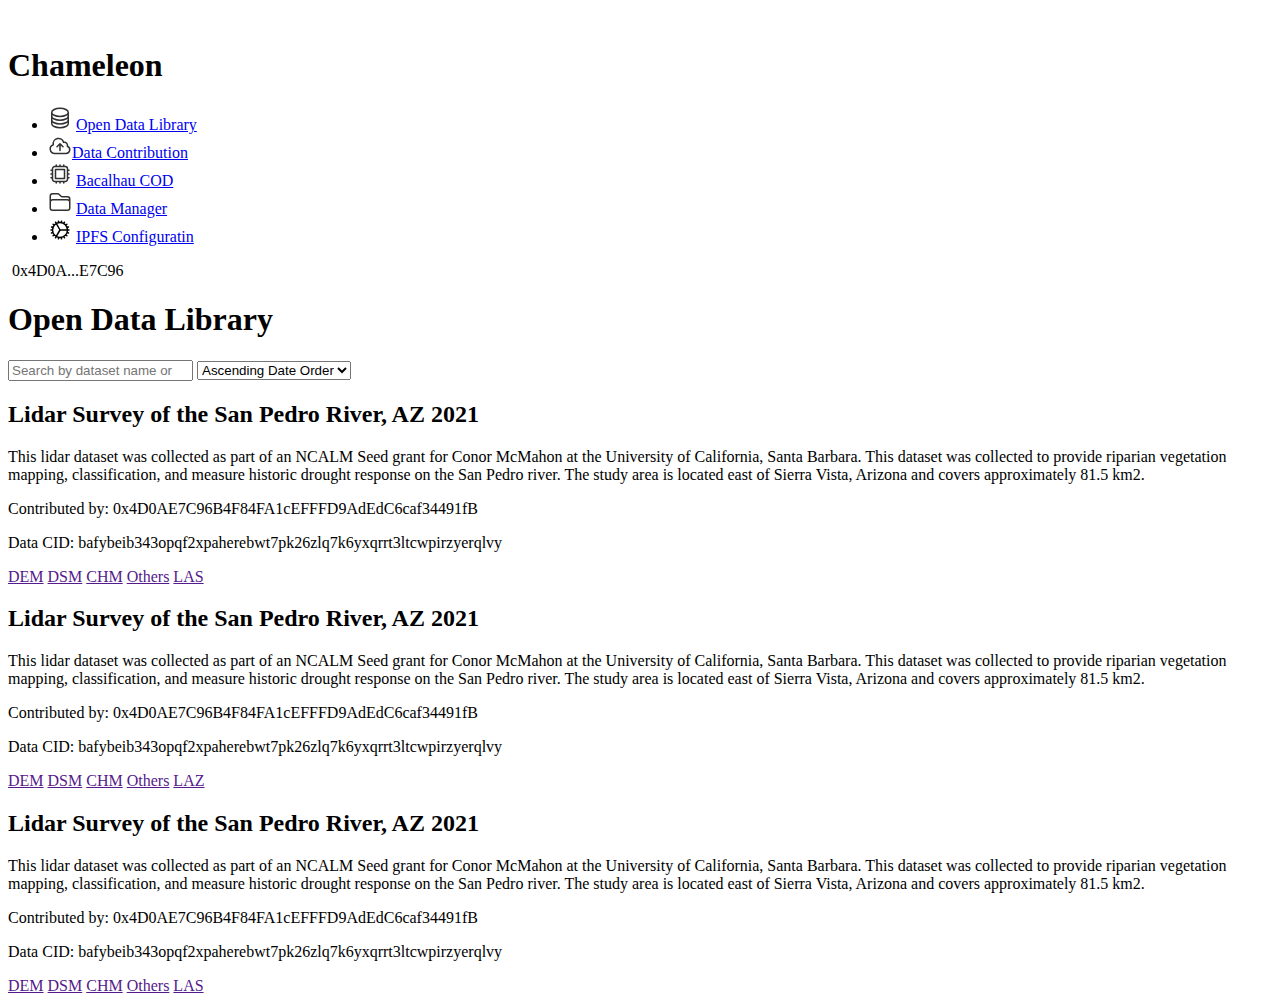
==== ipfs/index.html @ 341a5072 "r" ====
<!DOCTYPE html>
<html lang="en">
<head>
    <meta charset="UTF-8">
    <meta http-equiv="X-UA-Compatible" content="IE=edge">
    <meta name="viewport" content="width=device-width, initial-scale=1.0">
    <title>Open Data Library</title>
    <link rel="stylesheet" href="/assets/css/style.css">
</head>
<body>
    <main class="openLibrary">
        <div class="sidebar">
            <div class="logo">
                <img src="/assets/images/logo.png" alt="">
                <h1>Chameleon</h1>
            </div>
            <ul>
                <li class="active"><svg xmlns="http://www.w3.org/2000/svg" width="24" height="24" fill="none" viewBox="0 0 24 24">
                    <path stroke="#313131" stroke-linecap="round" stroke-linejoin="round" stroke-width="1.5" d="M20.25 6.375c0 2.278-3.694 4.125-8.25 4.125S3.75 8.653 3.75 6.375m16.5 0c0-2.278-3.694-4.125-8.25-4.125S3.75 4.097 3.75 6.375m16.5 0v11.25c0 2.278-3.694 4.125-8.25 4.125s-8.25-1.847-8.25-4.125V6.375m16.5 0v3.75m-16.5-3.75v3.75m16.5 0v3.75C20.25 16.153 16.556 18 12 18s-8.25-1.847-8.25-4.125v-3.75m16.5 0c0 2.278-3.694 4.125-8.25 4.125s-8.25-1.847-8.25-4.125"/>
                  </svg>
                  <a href="index.html">Open Data Library</a></li>
                <li>
                    <svg xmlns="http://www.w3.org/2000/svg" width="24" height="24" fill="none" viewBox="0 0 24 24">
                    <path stroke="#313131" stroke-linecap="round" stroke-linejoin="round" stroke-width="1.5" d="M12 16.5V9.75m0 0 3 3m-3-3-3 3M6.75 19.5a4.5 4.5 0 0 1-1.41-8.775 5.25 5.25 0 0 1 10.233-2.33 3 3 0 0 1 3.758 3.848A3.752 3.752 0 0 1 18 19.5H6.75Z"/>
                    </svg><a href="data-contribution.html">Data Contribution</a></li>
                <li><svg xmlns="http://www.w3.org/2000/svg" width="24" height="24" fill="none" viewBox="0 0 24 24">
                    <path stroke="#313131" stroke-linecap="round" stroke-linejoin="round" stroke-width="1.5" d="M8.25 3v1.5M4.5 8.25H3m18 0h-1.5M4.5 12H3m18 0h-1.5m-15 3.75H3m18 0h-1.5M8.25 19.5V21M12 3v1.5m0 15V21m3.75-18v1.5m0 15V21m-9-1.5h10.5a2.25 2.25 0 0 0 2.25-2.25V6.75a2.25 2.25 0 0 0-2.25-2.25H6.75A2.25 2.25 0 0 0 4.5 6.75v10.5a2.25 2.25 0 0 0 2.25 2.25Zm.75-12h9v9h-9v-9Z"/>
                  </svg>
                  <a href="data-individulal-page.html">Bacalhau COD</a></li>
                <li><svg xmlns="http://www.w3.org/2000/svg" width="24" height="24" fill="none" viewBox="0 0 24 24">
                    <path stroke="#313131" stroke-linecap="round" stroke-linejoin="round" stroke-width="1.5" d="M2.25 12.75V12A2.25 2.25 0 0 1 4.5 9.75h15A2.25 2.25 0 0 1 21.75 12v.75m-8.69-6.44-2.12-2.12a1.5 1.5 0 0 0-1.061-.44H4.5A2.25 2.25 0 0 0 2.25 6v12a2.25 2.25 0 0 0 2.25 2.25h15A2.25 2.25 0 0 0 21.75 18V9a2.25 2.25 0 0 0-2.25-2.25h-5.379a1.5 1.5 0 0 1-1.06-.44h-.001Z"/>
                  </svg>
                  <a href="data-manager.html">Data Manager</a></li>
                <li><svg xmlns="http://www.w3.org/2000/svg" width="24" height="24" fill="none" viewBox="0 0 24 24">
                    <path stroke="#000" stroke-linecap="round" stroke-linejoin="round" stroke-width="1.5" d="M4.5 12a7.5 7.5 0 0 0 15 0m-15 0a7.5 7.5 0 1 1 15 0m-15 0H3m16.5 0H21m-1.5 0H12m-8.457 3.077 1.41-.513m14.095-5.13 1.41-.513M5.106 17.785l1.15-.964m11.49-9.642 1.149-.964M7.501 19.795l.75-1.3m7.5-12.99.75-1.3m-6.063 16.658.26-1.477m2.605-14.772.26-1.477m0 17.726-.26-1.477M10.698 4.614l-.26-1.477M16.5 19.794l-.75-1.299M7.5 4.205 12 12m6.894 5.785-1.149-.964M6.256 7.178l-1.15-.964m15.352 8.864-1.41-.513M4.954 9.435l-1.41-.514M12.002 12l-3.75 6.495"/>
                  </svg>
                    <a href="ipfs-configuration.html">IPFS Configuratin</a></li>
            </ul>
        </div>
        <div class="container">
            <div class="hex">
                <img src="/assets/images/hex.png" alt=""> 0x4D0A...E7C96
             </div>
            <h1>Open Data Library</h1>
            <form class="filter">
                <input class="search" type="search" name="" id="" placeholder="Search by dataset name or CID">
                <select name="" id="" class="order">
                    <option value="">Ascending Date Order</option>
                </select>
            </form>
            <div class="divBox">
                <h2>Lidar Survey of the San Pedro River, AZ 2021 </h2>
                <p>This lidar dataset was collected as part of an NCALM Seed grant for Conor McMahon at the University of California, Santa Barbara. This dataset was collected to provide riparian vegetation mapping, classification, and measure historic drought response on the San Pedro river. The study area is located east of Sierra Vista, Arizona and covers approximately 81.5 km2.</p>
                <p>Contributed by: 0x4D0AE7C96B4F84FA1cEFFFD9AdEdC6caf34491fB</p>
                <p>Data CID: bafybeib343opqf2xpaherebwt7pk26zlq7k6yxqrrt3ltcwpirzyerqlvy</p>
                <div class="buttonGroup">
                    <a href="" class="button">DEM</a>
                    <a href="" class="button">DSM</a>
                    <a href="" class="button">CHM</a>
                    <a href="" class="button">Others</a>
                    <a href="" class="button">LAS</a>
                </div>
            </div>
            <div class="divBox">
                <h2>Lidar Survey of the San Pedro River, AZ 2021 </h2>
                <p>This lidar dataset was collected as part of an NCALM Seed grant for Conor McMahon at the University of California, Santa Barbara. This dataset was collected to provide riparian vegetation mapping, classification, and measure historic drought response on the San Pedro river. The study area is located east of Sierra Vista, Arizona and covers approximately 81.5 km2.</p>
                <p>Contributed by: 0x4D0AE7C96B4F84FA1cEFFFD9AdEdC6caf34491fB</p>
                <p>Data CID: bafybeib343opqf2xpaherebwt7pk26zlq7k6yxqrrt3ltcwpirzyerqlvy</p>
                <div class="button">
                    <a href="">DEM</a>
                    <a href="">DSM</a>
                    <a href="">CHM</a>
                    <a href="">Others</a>
                    <a href="">LAZ</a>
                </div>
            </div>
            <div class="divBox">
                <h2>Lidar Survey of the San Pedro River, AZ 2021 </h2>
                <p>This lidar dataset was collected as part of an NCALM Seed grant for Conor McMahon at the University of California, Santa Barbara. This dataset was collected to provide riparian vegetation mapping, classification, and measure historic drought response on the San Pedro river. The study area is located east of Sierra Vista, Arizona and covers approximately 81.5 km2.</p>
                <p>Contributed by: 0x4D0AE7C96B4F84FA1cEFFFD9AdEdC6caf34491fB</p>
                <p>Data CID: bafybeib343opqf2xpaherebwt7pk26zlq7k6yxqrrt3ltcwpirzyerqlvy</p>
                <div class="button">
                    <a href="">DEM</a>
                    <a href="">DSM</a>
                    <a href="">CHM</a>
                    <a href="">Others</a>
                    <a href="">LAS</a>
                </div>
            </div>
        </div>
    </main>
</body>
</html>
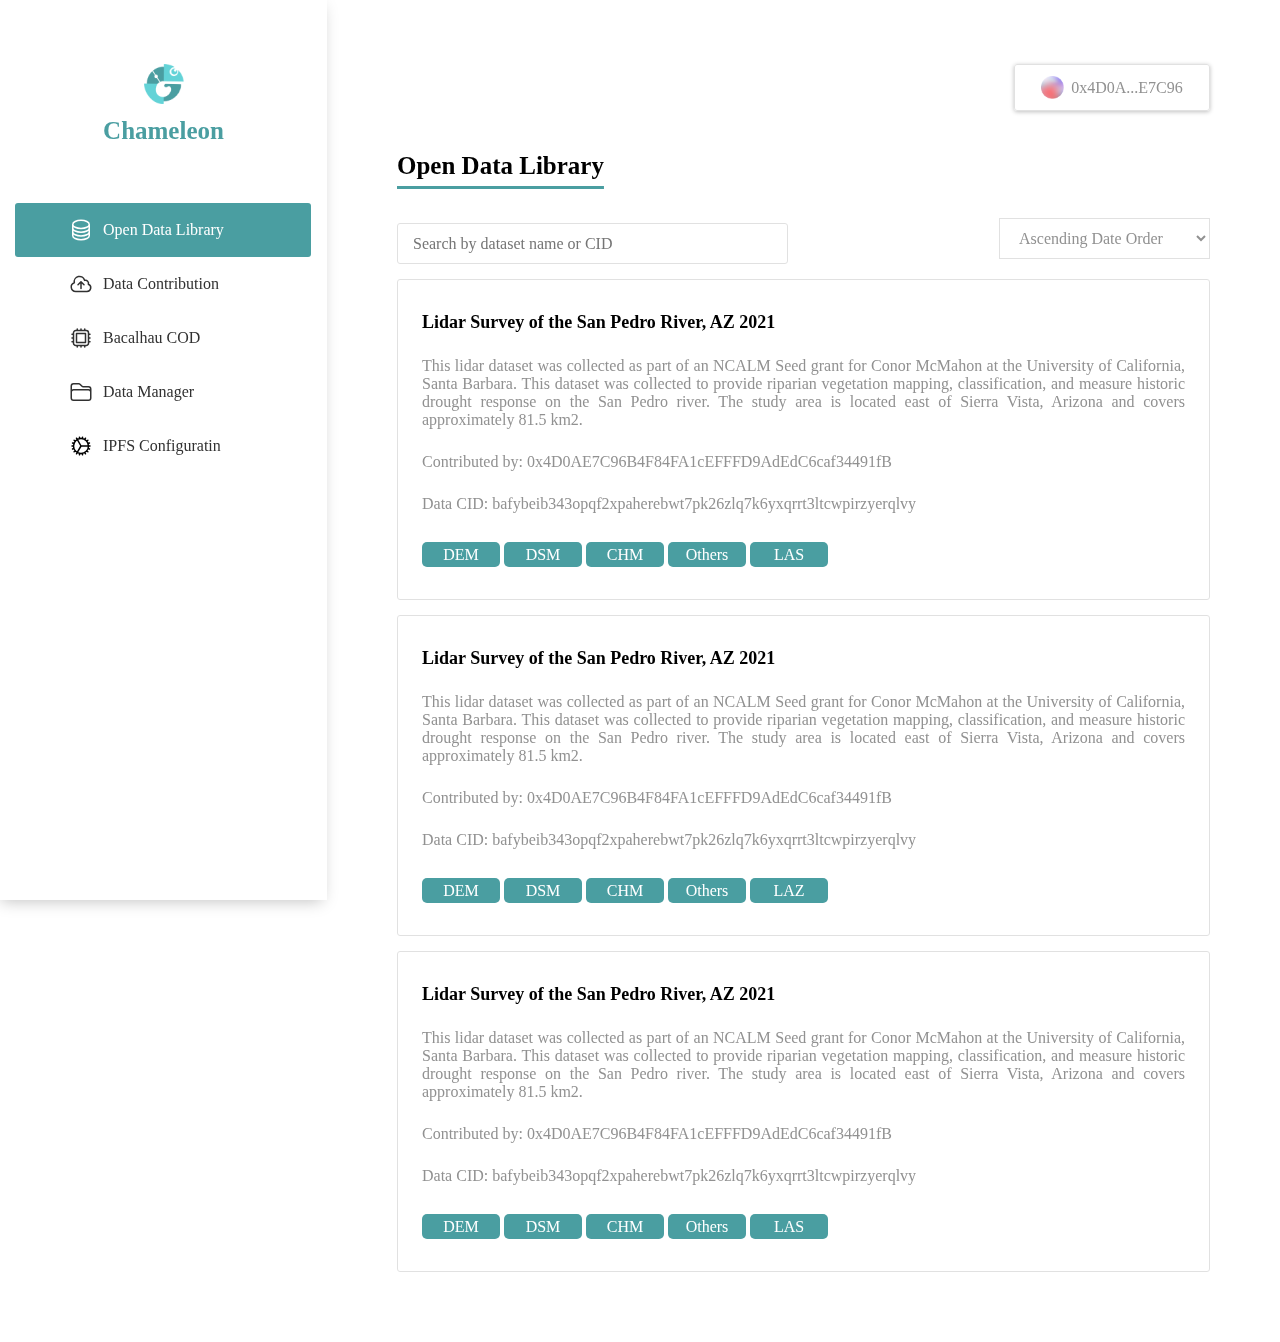
==== commit 65e33ef2: "r" ====
--- a/ipfs/index.html
+++ b/ipfs/index.html
@@ -1,93 +1,198 @@
 <!DOCTYPE html>
 <html lang="en">
-<head>
-    <meta charset="UTF-8">
-    <meta http-equiv="X-UA-Compatible" content="IE=edge">
-    <meta name="viewport" content="width=device-width, initial-scale=1.0">
+  <head>
+    <meta charset="UTF-8" />
+    <meta http-equiv="X-UA-Compatible" content="IE=edge" />
+    <meta name="viewport" content="width=device-width, initial-scale=1.0" />
     <title>Open Data Library</title>
-    <link rel="stylesheet" href="/assets/css/style.css">
-</head>
-<body>
+    <link rel="stylesheet" href="./assets/css/style.css" />
+  </head>
+  <body>
     <main class="openLibrary">
-        <div class="sidebar">
-            <div class="logo">
-                <img src="/assets/images/logo.png" alt="">
-                <h1>Chameleon</h1>
-            </div>
-            <ul>
-                <li class="active"><svg xmlns="http://www.w3.org/2000/svg" width="24" height="24" fill="none" viewBox="0 0 24 24">
-                    <path stroke="#313131" stroke-linecap="round" stroke-linejoin="round" stroke-width="1.5" d="M20.25 6.375c0 2.278-3.694 4.125-8.25 4.125S3.75 8.653 3.75 6.375m16.5 0c0-2.278-3.694-4.125-8.25-4.125S3.75 4.097 3.75 6.375m16.5 0v11.25c0 2.278-3.694 4.125-8.25 4.125s-8.25-1.847-8.25-4.125V6.375m16.5 0v3.75m-16.5-3.75v3.75m16.5 0v3.75C20.25 16.153 16.556 18 12 18s-8.25-1.847-8.25-4.125v-3.75m16.5 0c0 2.278-3.694 4.125-8.25 4.125s-8.25-1.847-8.25-4.125"/>
-                  </svg>
-                  <a href="index.html">Open Data Library</a></li>
-                <li>
-                    <svg xmlns="http://www.w3.org/2000/svg" width="24" height="24" fill="none" viewBox="0 0 24 24">
-                    <path stroke="#313131" stroke-linecap="round" stroke-linejoin="round" stroke-width="1.5" d="M12 16.5V9.75m0 0 3 3m-3-3-3 3M6.75 19.5a4.5 4.5 0 0 1-1.41-8.775 5.25 5.25 0 0 1 10.233-2.33 3 3 0 0 1 3.758 3.848A3.752 3.752 0 0 1 18 19.5H6.75Z"/>
-                    </svg><a href="data-contribution.html">Data Contribution</a></li>
-                <li><svg xmlns="http://www.w3.org/2000/svg" width="24" height="24" fill="none" viewBox="0 0 24 24">
-                    <path stroke="#313131" stroke-linecap="round" stroke-linejoin="round" stroke-width="1.5" d="M8.25 3v1.5M4.5 8.25H3m18 0h-1.5M4.5 12H3m18 0h-1.5m-15 3.75H3m18 0h-1.5M8.25 19.5V21M12 3v1.5m0 15V21m3.75-18v1.5m0 15V21m-9-1.5h10.5a2.25 2.25 0 0 0 2.25-2.25V6.75a2.25 2.25 0 0 0-2.25-2.25H6.75A2.25 2.25 0 0 0 4.5 6.75v10.5a2.25 2.25 0 0 0 2.25 2.25Zm.75-12h9v9h-9v-9Z"/>
-                  </svg>
-                  <a href="data-individulal-page.html">Bacalhau COD</a></li>
-                <li><svg xmlns="http://www.w3.org/2000/svg" width="24" height="24" fill="none" viewBox="0 0 24 24">
-                    <path stroke="#313131" stroke-linecap="round" stroke-linejoin="round" stroke-width="1.5" d="M2.25 12.75V12A2.25 2.25 0 0 1 4.5 9.75h15A2.25 2.25 0 0 1 21.75 12v.75m-8.69-6.44-2.12-2.12a1.5 1.5 0 0 0-1.061-.44H4.5A2.25 2.25 0 0 0 2.25 6v12a2.25 2.25 0 0 0 2.25 2.25h15A2.25 2.25 0 0 0 21.75 18V9a2.25 2.25 0 0 0-2.25-2.25h-5.379a1.5 1.5 0 0 1-1.06-.44h-.001Z"/>
-                  </svg>
-                  <a href="data-manager.html">Data Manager</a></li>
-                <li><svg xmlns="http://www.w3.org/2000/svg" width="24" height="24" fill="none" viewBox="0 0 24 24">
-                    <path stroke="#000" stroke-linecap="round" stroke-linejoin="round" stroke-width="1.5" d="M4.5 12a7.5 7.5 0 0 0 15 0m-15 0a7.5 7.5 0 1 1 15 0m-15 0H3m16.5 0H21m-1.5 0H12m-8.457 3.077 1.41-.513m14.095-5.13 1.41-.513M5.106 17.785l1.15-.964m11.49-9.642 1.149-.964M7.501 19.795l.75-1.3m7.5-12.99.75-1.3m-6.063 16.658.26-1.477m2.605-14.772.26-1.477m0 17.726-.26-1.477M10.698 4.614l-.26-1.477M16.5 19.794l-.75-1.299M7.5 4.205 12 12m6.894 5.785-1.149-.964M6.256 7.178l-1.15-.964m15.352 8.864-1.41-.513M4.954 9.435l-1.41-.514M12.002 12l-3.75 6.495"/>
-                  </svg>
-                    <a href="ipfs-configuration.html">IPFS Configuratin</a></li>
-            </ul>
+      <div class="sidebar">
+        <div class="logo">
+          <img src="./assets/images/logo.png" alt="" />
+          <h1>Chameleon</h1>
         </div>
-        <div class="container">
-            <div class="hex">
-                <img src="/assets/images/hex.png" alt=""> 0x4D0A...E7C96
-             </div>
-            <h1>Open Data Library</h1>
-            <form class="filter">
-                <input class="search" type="search" name="" id="" placeholder="Search by dataset name or CID">
-                <select name="" id="" class="order">
-                    <option value="">Ascending Date Order</option>
-                </select>
-            </form>
-            <div class="divBox">
-                <h2>Lidar Survey of the San Pedro River, AZ 2021 </h2>
-                <p>This lidar dataset was collected as part of an NCALM Seed grant for Conor McMahon at the University of California, Santa Barbara. This dataset was collected to provide riparian vegetation mapping, classification, and measure historic drought response on the San Pedro river. The study area is located east of Sierra Vista, Arizona and covers approximately 81.5 km2.</p>
-                <p>Contributed by: 0x4D0AE7C96B4F84FA1cEFFFD9AdEdC6caf34491fB</p>
-                <p>Data CID: bafybeib343opqf2xpaherebwt7pk26zlq7k6yxqrrt3ltcwpirzyerqlvy</p>
-                <div class="buttonGroup">
-                    <a href="" class="button">DEM</a>
-                    <a href="" class="button">DSM</a>
-                    <a href="" class="button">CHM</a>
-                    <a href="" class="button">Others</a>
-                    <a href="" class="button">LAS</a>
-                </div>
-            </div>
-            <div class="divBox">
-                <h2>Lidar Survey of the San Pedro River, AZ 2021 </h2>
-                <p>This lidar dataset was collected as part of an NCALM Seed grant for Conor McMahon at the University of California, Santa Barbara. This dataset was collected to provide riparian vegetation mapping, classification, and measure historic drought response on the San Pedro river. The study area is located east of Sierra Vista, Arizona and covers approximately 81.5 km2.</p>
-                <p>Contributed by: 0x4D0AE7C96B4F84FA1cEFFFD9AdEdC6caf34491fB</p>
-                <p>Data CID: bafybeib343opqf2xpaherebwt7pk26zlq7k6yxqrrt3ltcwpirzyerqlvy</p>
-                <div class="button">
-                    <a href="">DEM</a>
-                    <a href="">DSM</a>
-                    <a href="">CHM</a>
-                    <a href="">Others</a>
-                    <a href="">LAZ</a>
-                </div>
-            </div>
-            <div class="divBox">
-                <h2>Lidar Survey of the San Pedro River, AZ 2021 </h2>
-                <p>This lidar dataset was collected as part of an NCALM Seed grant for Conor McMahon at the University of California, Santa Barbara. This dataset was collected to provide riparian vegetation mapping, classification, and measure historic drought response on the San Pedro river. The study area is located east of Sierra Vista, Arizona and covers approximately 81.5 km2.</p>
-                <p>Contributed by: 0x4D0AE7C96B4F84FA1cEFFFD9AdEdC6caf34491fB</p>
-                <p>Data CID: bafybeib343opqf2xpaherebwt7pk26zlq7k6yxqrrt3ltcwpirzyerqlvy</p>
-                <div class="button">
-                    <a href="">DEM</a>
-                    <a href="">DSM</a>
-                    <a href="">CHM</a>
-                    <a href="">Others</a>
-                    <a href="">LAS</a>
-                </div>
-            </div>
+        <ul>
+          <li class="active">
+            <svg
+              xmlns="http://www.w3.org/2000/svg"
+              width="24"
+              height="24"
+              fill="none"
+              viewBox="0 0 24 24"
+            >
+              <path
+                stroke="#313131"
+                stroke-linecap="round"
+                stroke-linejoin="round"
+                stroke-width="1.5"
+                d="M20.25 6.375c0 2.278-3.694 4.125-8.25 4.125S3.75 8.653 3.75 6.375m16.5 0c0-2.278-3.694-4.125-8.25-4.125S3.75 4.097 3.75 6.375m16.5 0v11.25c0 2.278-3.694 4.125-8.25 4.125s-8.25-1.847-8.25-4.125V6.375m16.5 0v3.75m-16.5-3.75v3.75m16.5 0v3.75C20.25 16.153 16.556 18 12 18s-8.25-1.847-8.25-4.125v-3.75m16.5 0c0 2.278-3.694 4.125-8.25 4.125s-8.25-1.847-8.25-4.125"
+              />
+            </svg>
+            <a href="index.html">Open Data Library</a>
+          </li>
+          <li>
+            <svg
+              xmlns="http://www.w3.org/2000/svg"
+              width="24"
+              height="24"
+              fill="none"
+              viewBox="0 0 24 24"
+            >
+              <path
+                stroke="#313131"
+                stroke-linecap="round"
+                stroke-linejoin="round"
+                stroke-width="1.5"
+                d="M12 16.5V9.75m0 0 3 3m-3-3-3 3M6.75 19.5a4.5 4.5 0 0 1-1.41-8.775 5.25 5.25 0 0 1 10.233-2.33 3 3 0 0 1 3.758 3.848A3.752 3.752 0 0 1 18 19.5H6.75Z"
+              /></svg
+            ><a href="data-contribution.html">Data Contribution</a>
+          </li>
+          <li>
+            <svg
+              xmlns="http://www.w3.org/2000/svg"
+              width="24"
+              height="24"
+              fill="none"
+              viewBox="0 0 24 24"
+            >
+              <path
+                stroke="#313131"
+                stroke-linecap="round"
+                stroke-linejoin="round"
+                stroke-width="1.5"
+                d="M8.25 3v1.5M4.5 8.25H3m18 0h-1.5M4.5 12H3m18 0h-1.5m-15 3.75H3m18 0h-1.5M8.25 19.5V21M12 3v1.5m0 15V21m3.75-18v1.5m0 15V21m-9-1.5h10.5a2.25 2.25 0 0 0 2.25-2.25V6.75a2.25 2.25 0 0 0-2.25-2.25H6.75A2.25 2.25 0 0 0 4.5 6.75v10.5a2.25 2.25 0 0 0 2.25 2.25Zm.75-12h9v9h-9v-9Z"
+              />
+            </svg>
+            <a href="data-individulal-page.html">Bacalhau COD</a>
+          </li>
+          <li>
+            <svg
+              xmlns="http://www.w3.org/2000/svg"
+              width="24"
+              height="24"
+              fill="none"
+              viewBox="0 0 24 24"
+            >
+              <path
+                stroke="#313131"
+                stroke-linecap="round"
+                stroke-linejoin="round"
+                stroke-width="1.5"
+                d="M2.25 12.75V12A2.25 2.25 0 0 1 4.5 9.75h15A2.25 2.25 0 0 1 21.75 12v.75m-8.69-6.44-2.12-2.12a1.5 1.5 0 0 0-1.061-.44H4.5A2.25 2.25 0 0 0 2.25 6v12a2.25 2.25 0 0 0 2.25 2.25h15A2.25 2.25 0 0 0 21.75 18V9a2.25 2.25 0 0 0-2.25-2.25h-5.379a1.5 1.5 0 0 1-1.06-.44h-.001Z"
+              />
+            </svg>
+            <a href="data-manager.html">Data Manager</a>
+          </li>
+          <li>
+            <svg
+              xmlns="http://www.w3.org/2000/svg"
+              width="24"
+              height="24"
+              fill="none"
+              viewBox="0 0 24 24"
+            >
+              <path
+                stroke="#000"
+                stroke-linecap="round"
+                stroke-linejoin="round"
+                stroke-width="1.5"
+                d="M4.5 12a7.5 7.5 0 0 0 15 0m-15 0a7.5 7.5 0 1 1 15 0m-15 0H3m16.5 0H21m-1.5 0H12m-8.457 3.077 1.41-.513m14.095-5.13 1.41-.513M5.106 17.785l1.15-.964m11.49-9.642 1.149-.964M7.501 19.795l.75-1.3m7.5-12.99.75-1.3m-6.063 16.658.26-1.477m2.605-14.772.26-1.477m0 17.726-.26-1.477M10.698 4.614l-.26-1.477M16.5 19.794l-.75-1.299M7.5 4.205 12 12m6.894 5.785-1.149-.964M6.256 7.178l-1.15-.964m15.352 8.864-1.41-.513M4.954 9.435l-1.41-.514M12.002 12l-3.75 6.495"
+              />
+            </svg>
+            <a href="ipfs-configuration.html">IPFS Configuratin</a>
+          </li>
+        </ul>
+      </div>
+      <div class="container">
+        <div class="hex">
+          <img src="./assets/images/hex.png" alt="" /> 0x4D0A...E7C96
         </div>
+        <h1>Open Data Library</h1>
+        <form class="filter">
+          <input
+            class="search"
+            type="search"
+            name=""
+            id=""
+            placeholder="Search by dataset name or CID"
+          />
+          <select name="" id="" class="order">
+            <option value="">Ascending Date Order</option>
+          </select>
+        </form>
+        <div class="divBox">
+          <h2>Lidar Survey of the San Pedro River, AZ 2021</h2>
+          <p>
+            This lidar dataset was collected as part of an NCALM Seed grant for
+            Conor McMahon at the University of California, Santa Barbara. This
+            dataset was collected to provide riparian vegetation mapping,
+            classification, and measure historic drought response on the San
+            Pedro river. The study area is located east of Sierra Vista, Arizona
+            and covers approximately 81.5 km2.
+          </p>
+          <p>Contributed by: 0x4D0AE7C96B4F84FA1cEFFFD9AdEdC6caf34491fB</p>
+          <p>
+            Data CID:
+            bafybeib343opqf2xpaherebwt7pk26zlq7k6yxqrrt3ltcwpirzyerqlvy
+          </p>
+          <div class="buttonGroup">
+            <a href="" class="button">DEM</a>
+            <a href="" class="button">DSM</a>
+            <a href="" class="button">CHM</a>
+            <a href="" class="button">Others</a>
+            <a href="" class="button">LAS</a>
+          </div>
+        </div>
+        <div class="divBox">
+          <h2>Lidar Survey of the San Pedro River, AZ 2021</h2>
+          <p>
+            This lidar dataset was collected as part of an NCALM Seed grant for
+            Conor McMahon at the University of California, Santa Barbara. This
+            dataset was collected to provide riparian vegetation mapping,
+            classification, and measure historic drought response on the San
+            Pedro river. The study area is located east of Sierra Vista, Arizona
+            and covers approximately 81.5 km2.
+          </p>
+          <p>Contributed by: 0x4D0AE7C96B4F84FA1cEFFFD9AdEdC6caf34491fB</p>
+          <p>
+            Data CID:
+            bafybeib343opqf2xpaherebwt7pk26zlq7k6yxqrrt3ltcwpirzyerqlvy
+          </p>
+          <div class="button">
+            <a href="">DEM</a>
+            <a href="">DSM</a>
+            <a href="">CHM</a>
+            <a href="">Others</a>
+            <a href="">LAZ</a>
+          </div>
+        </div>
+        <div class="divBox">
+          <h2>Lidar Survey of the San Pedro River, AZ 2021</h2>
+          <p>
+            This lidar dataset was collected as part of an NCALM Seed grant for
+            Conor McMahon at the University of California, Santa Barbara. This
+            dataset was collected to provide riparian vegetation mapping,
+            classification, and measure historic drought response on the San
+            Pedro river. The study area is located east of Sierra Vista, Arizona
+            and covers approximately 81.5 km2.
+          </p>
+          <p>Contributed by: 0x4D0AE7C96B4F84FA1cEFFFD9AdEdC6caf34491fB</p>
+          <p>
+            Data CID:
+            bafybeib343opqf2xpaherebwt7pk26zlq7k6yxqrrt3ltcwpirzyerqlvy
+          </p>
+          <div class="button">
+            <a href="">DEM</a>
+            <a href="">DSM</a>
+            <a href="">CHM</a>
+            <a href="">Others</a>
+            <a href="">LAS</a>
+          </div>
+        </div>
+      </div>
     </main>
-</body>
-</html>+  </body>
+</html>
--- a/ipfs/assets/css/style.css
+++ b/ipfs/assets/css/style.css
@@ -0,0 +1,429 @@
+@font-face {
+  font-family: "Roobert TRIAL";
+  src: url(/assets/css/font/RoobertTRIAL-Regular.otf);
+}
+@font-face {
+  font-family: "bold";
+  src: url(/assets/css/font/RoobertTRIAL-Bold.otf);
+}
+* {
+  font-family: "Roobert TRIAL";
+  font-size: 16px;
+  margin: 0;
+  padding: 0;
+  box-sizing: border-box;
+  border: 0;
+}
+
+h1 {
+  font-size: 25px;
+}
+
+h2 {
+  font-size: 18px;
+}
+
+p {
+  text-align: justify;
+}
+
+input {
+  border: solid 1px #E1E1E1;
+  border-radius: 3px;
+  padding: 15px;
+}
+
+.hex {
+  width: 196px;
+  height: 47px;
+  border: solid 1px #E1E1E1;
+  border-radius: 3px;
+  box-shadow: 0px 1px 4px 0px rgba(0, 0, 0, 0.25);
+  position: absolute;
+  top: 64px;
+  right: 70px;
+  display: flex;
+  align-items: center;
+  justify-content: center;
+  color: #919191;
+}
+.hex img {
+  width: 23px;
+  height: 23px;
+  margin-right: 7px;
+}
+
+.sidebar {
+  width: 327px;
+  height: 100%;
+  position: fixed;
+  padding: 64px 15px 0px 15px;
+  text-align: center;
+  box-shadow: -2px 4px 15px -3px rgba(0, 0, 0, 0.25);
+}
+.sidebar .logo img {
+  width: 40px;
+  height: 40px;
+  margin-bottom: 9px;
+}
+.sidebar .logo h1 {
+  color: #4A9EA1;
+  font-family: "bold";
+}
+.sidebar ul {
+  position: relative;
+  top: 58px;
+  list-style: none;
+}
+.sidebar ul li {
+  width: 296px;
+  height: 54px;
+  color: #313131;
+  display: flex;
+  align-items: center;
+  border-radius: 3px;
+  padding-left: 54px;
+}
+.sidebar ul li a {
+  text-decoration: none;
+  color: #313131;
+  padding: 17px auto;
+  margin-left: 10px;
+}
+.sidebar ul :hover > svg *,
+.sidebar ul :hover {
+  background-color: #4A9EA1;
+  stroke: white;
+}
+.sidebar ul :hover > svg * a,
+.sidebar ul :hover a {
+  color: white;
+}
+.sidebar ul .active > svg *, .sidebar ul .active {
+  background-color: #4A9EA1;
+  stroke: white;
+}
+.sidebar ul .active > svg * a, .sidebar ul .active a {
+  color: white;
+}
+
+.container {
+  margin-left: 327px;
+  padding: 152px 70px 70px;
+  width: auto;
+  position: relative;
+  overflow: auto;
+  z-index: 1;
+}
+.container h1 {
+  -webkit-text-decoration: underline 3px #4A9EA1;
+          text-decoration: underline 3px #4A9EA1;
+  text-underline-offset: 12px;
+}
+
+.filter {
+  display: flex;
+  justify-content: space-between;
+  align-items: center;
+  margin-top: 33px;
+}
+.filter .search {
+  width: 391px;
+  height: 41px;
+  background-image: url(/assets/images/search.svg);
+  background-repeat: no-repeat;
+  background-position: 95% 50%;
+}
+.filter .order {
+  width: 211px;
+  height: 41px;
+  background-color: white;
+  border: 1px solid #E1E1E1;
+  color: #919191;
+  padding: 10px 15px;
+}
+
+.divBox {
+  border: solid 1px #E1E1E1;
+  margin-top: 15px;
+  padding: 32px 24px;
+  border-radius: 3px;
+}
+.divBox p {
+  margin-top: 24px;
+  color: #919191;
+  text-align: justify;
+}
+.divBox a {
+  text-decoration: none;
+  display: inline-block;
+  width: 78px;
+  height: 25px;
+  background-color: #4A9EA1;
+  color: white;
+  text-align: center;
+  line-height: 25px;
+  border-radius: 5px;
+  font-size: 14;
+  margin-top: 29px;
+}
+.divBox .editBox {
+  display: flex;
+  justify-content: space-between;
+}
+
+.checkboxCont {
+  display: flex;
+}
+.checkboxCont label {
+  color: #919191;
+}
+.checkboxCont .checkbox {
+  margin-top: 17px;
+  display: block;
+  list-style: none;
+}
+.checkboxCont .checkbox li {
+  margin-top: 10px;
+  margin-right: 48px;
+}
+.checkboxCont .checkbox input[type=checkbox] {
+  width: 19px;
+  height: 19px;
+}
+.checkboxCont .checkbox input, .checkboxCont .checkbox label {
+  display: inline-block;
+  margin-top: 0px;
+}
+
+form {
+  margin-top: 50px;
+}
+form .box {
+  border: solid 1px #E1E1E1;
+  border-radius: 3px;
+  width: 37px;
+  height: 37px;
+  display: flex;
+  justify-content: center;
+  align-items: center;
+  margin-top: 10px;
+  margin-left: 5px;
+}
+form input, form label {
+  display: block;
+}
+form label {
+  margin-top: 23px;
+}
+form input {
+  width: 513px;
+  height: 37px;
+  margin-top: 10px;
+  margin-right: 4px;
+}
+form input.date {
+  width: 186px;
+  color: #919191;
+}
+form input.pub {
+  width: 405px;
+}
+form .large {
+  height: 154px;
+}
+form .inline {
+  display: flex;
+  flex-flow: row wrap;
+  align-items: center;
+  vertical-align: middle;
+}
+form .inline .cid {
+  width: 317px;
+}
+form .inline .filename {
+  width: 194px;
+}
+form .inline span {
+  margin: 0 8px;
+}
+form .inline .short {
+  width: 128px;
+  height: 37px;
+}
+form .inline .medium {
+  width: 170px;
+}
+form .inline .long {
+  width: 207px;
+}
+form .inline .box {
+  border: solid 1px #E1E1E1;
+  border-radius: 3px;
+  width: 37px;
+  height: 37px;
+  display: flex;
+  justify-content: center;
+  align-items: center;
+  margin-top: 10px;
+  margin-left: 5px;
+}
+form .dropdown {
+  width: 511px;
+  height: 37px;
+  margin-top: 10px;
+  margin-right: 4px;
+  padding: 2px;
+  border-radius: 3px;
+  background-color: white;
+  border: 1px solid #E1E1E1;
+  color: #919191;
+}
+form .longButt {
+  width: 159px;
+}
+form h2 {
+  margin-top: 25px;
+  text-decoration: underline;
+}
+form .provider label {
+  color: #919191;
+}
+form .formGrid {
+  display: flex;
+}
+form .formGrid label {
+  color: #919191;
+}
+form .formGrid .half {
+  width: 337px;
+}
+form .formGrid .left {
+  margin-right: 14px;
+}
+form textarea {
+  width: 510px;
+  height: 166px;
+  box-sizing: border-box;
+  border: solid 1px #E1E1E1;
+  border-radius: 3px;
+  font-size: 16px;
+  resize: none;
+}
+
+.calendar svg {
+  stroke: #919191;
+}
+
+.grey {
+  color: #919191;
+  margin-top: 35px;
+  margin-bottom: 45px;
+}
+
+.submit {
+  width: 103px;
+  height: 38px;
+  background-color: #4A9EA1;
+  color: white;
+  border-radius: 3px;
+  margin-top: 47px;
+}
+
+.individual .top p {
+  margin-top: 11px;
+  color: #919191;
+}
+.individual .top h1 {
+  text-decoration: none;
+}
+.individual h2 {
+  text-decoration: underline;
+  font-weight: 100;
+  font-size: 16px;
+  margin: 11px 0;
+}
+.individual .data {
+  margin-top: 28px;
+  margin-right: 209px;
+}
+.individual .data p {
+  color: #919191;
+  margin-top: 4px;
+  margin-bottom: 22px;
+  text-align: justify;
+}
+.individual .data p span {
+  color: #000;
+}
+.individual .data .list {
+  margin-top: 11px;
+  color: #919191;
+  padding-left: 15px;
+}
+.individual .data .list h2 {
+  color: #000;
+}
+.individual .data .list ul {
+  margin: 11px 0 11px 0;
+}
+.individual .data .list ul li {
+  margin-left: 25px;
+}
+.individual .details {
+  margin-top: 30px;
+}
+.individual .details p {
+  margin-top: 11px;
+}
+.individual .details p span {
+  color: #919191;
+}
+.individual .details ul {
+  list-style: none;
+}
+.individual .details ul li {
+  padding: 11px 0 0 11px;
+  color: #919191;
+}
+.individual .attribute {
+  margin-top: 15px;
+  padding: 15px 0;
+}
+.individual .minMaxAttr {
+  margin-bottom: 32px;
+}
+.individual .minMaxAttr p {
+  margin-top: 10px;
+  color: #919191;
+}
+.individual .down {
+  margin: 16px 0;
+}
+.individual .fileBox {
+  border: solid 1px #E1E1E1;
+  border-radius: 3px;
+  display: flex;
+  padding: 20px 50px;
+  align-items: center;
+  background-image: url(/assets/images/file.svg);
+  background-repeat: no-repeat;
+  color: #919191;
+}
+.individual .fileBox.short {
+  width: 287px;
+  height: 59px;
+  background-position: 5% 50%;
+}
+.individual .fileBox.long {
+  width: 586px;
+  height: 59px;
+  background-position: 3% 50%;
+}
+.individual .additional {
+  color: #919191;
+  line-height: 2em;
+}
+.individual .copy {
+  margin-top: 16px;
+}/*# sourceMappingURL=style.css.map */